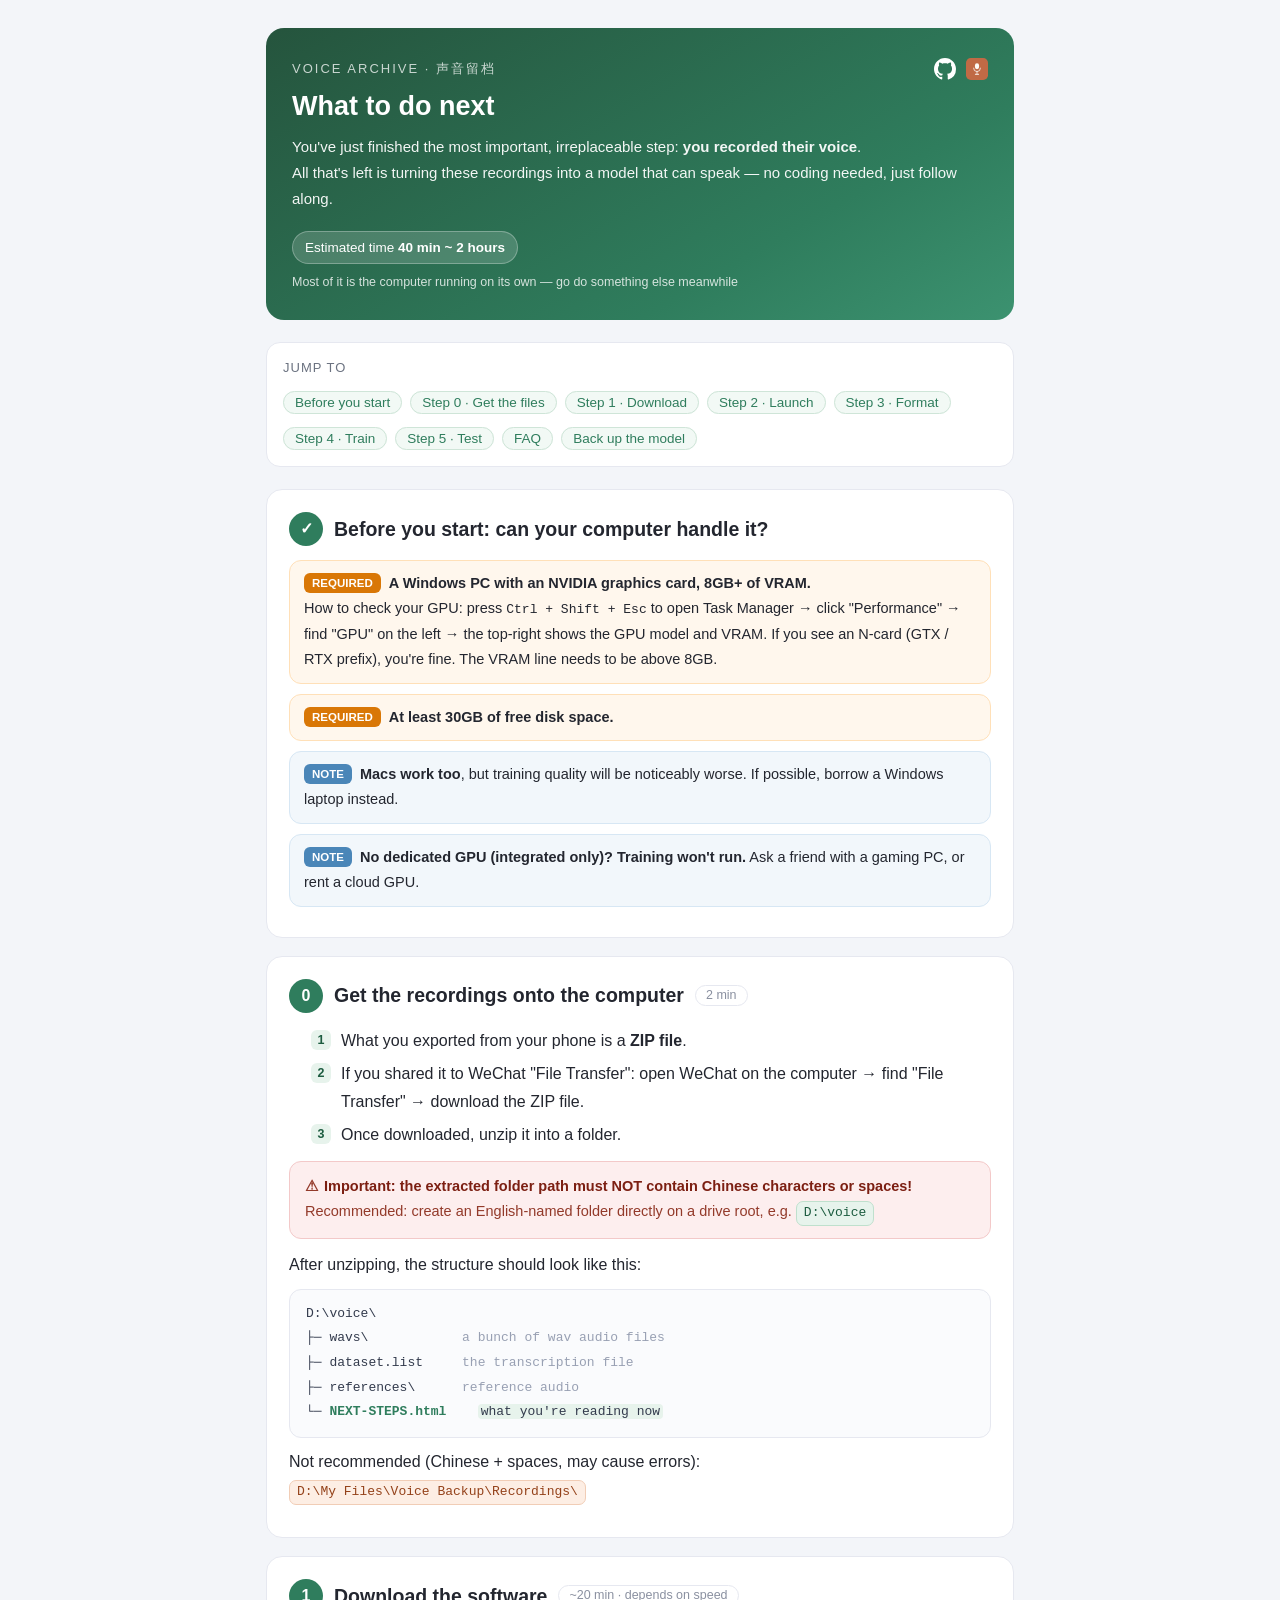
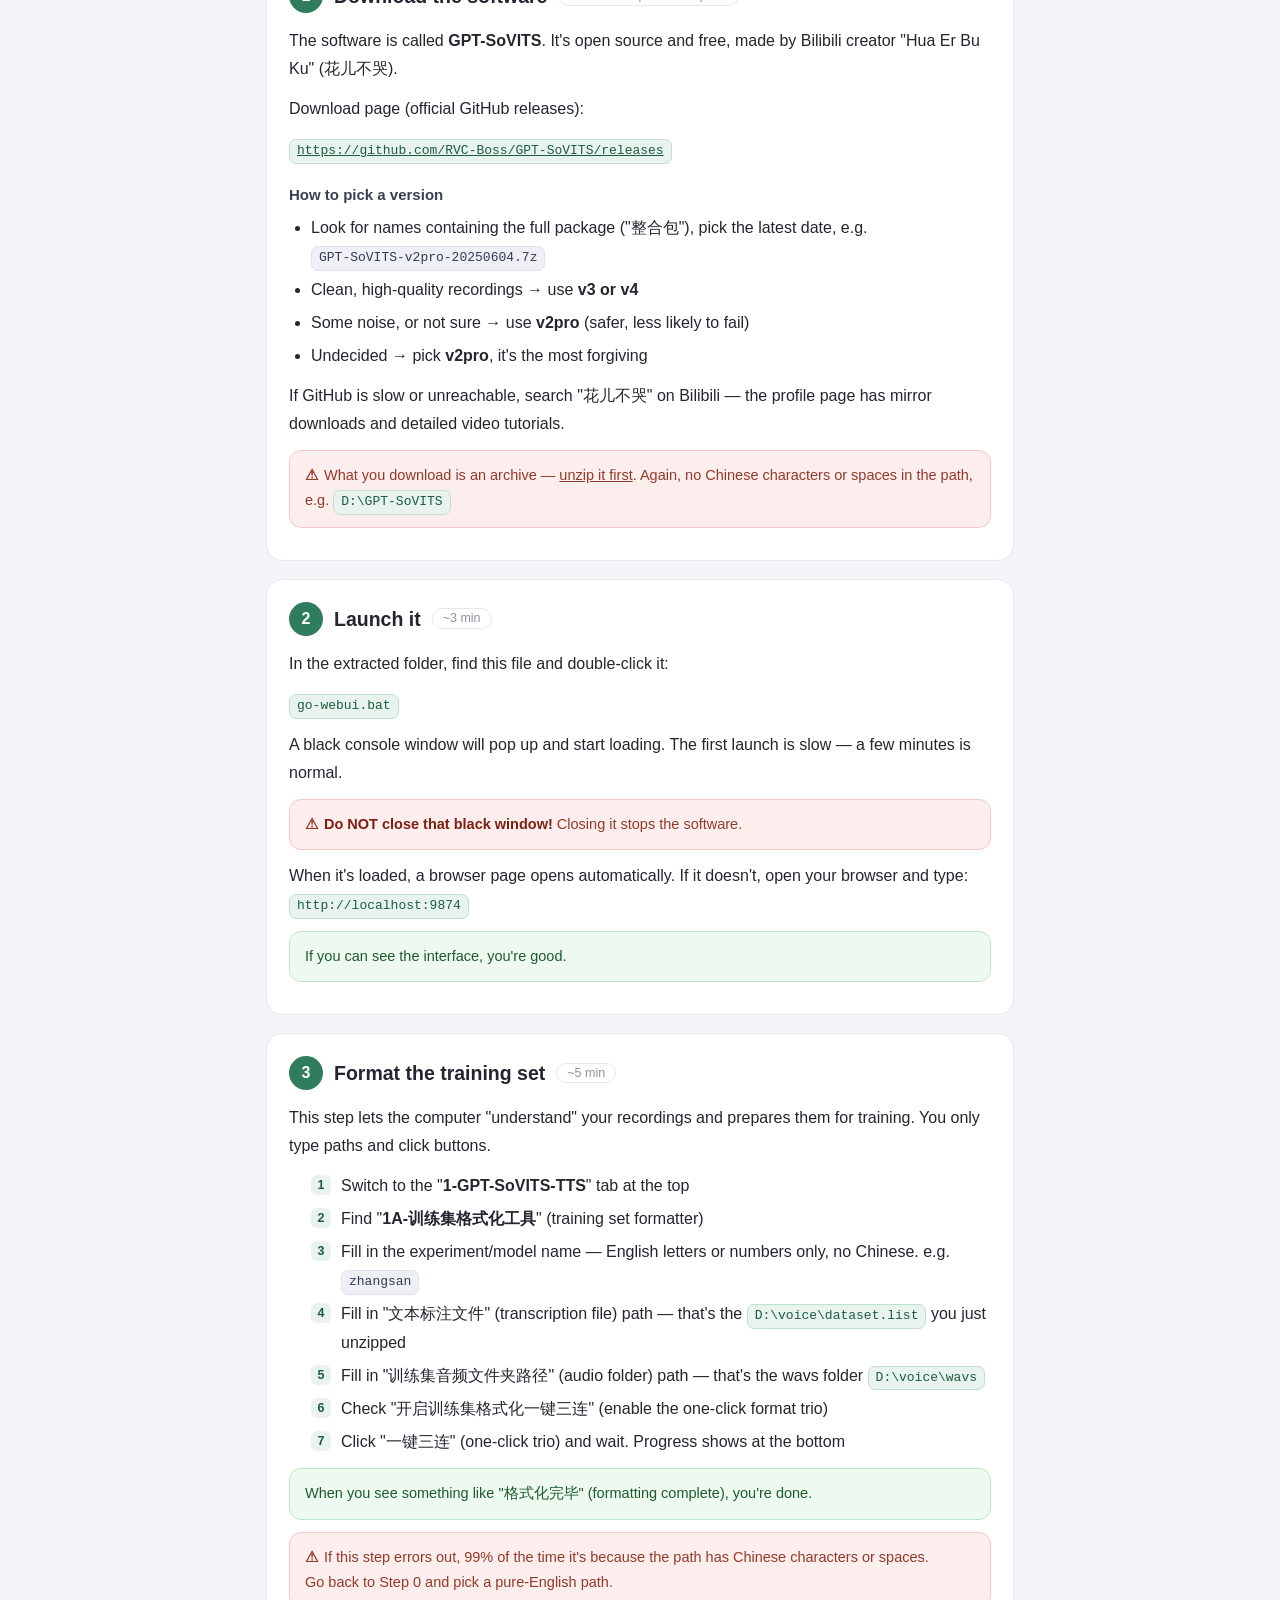
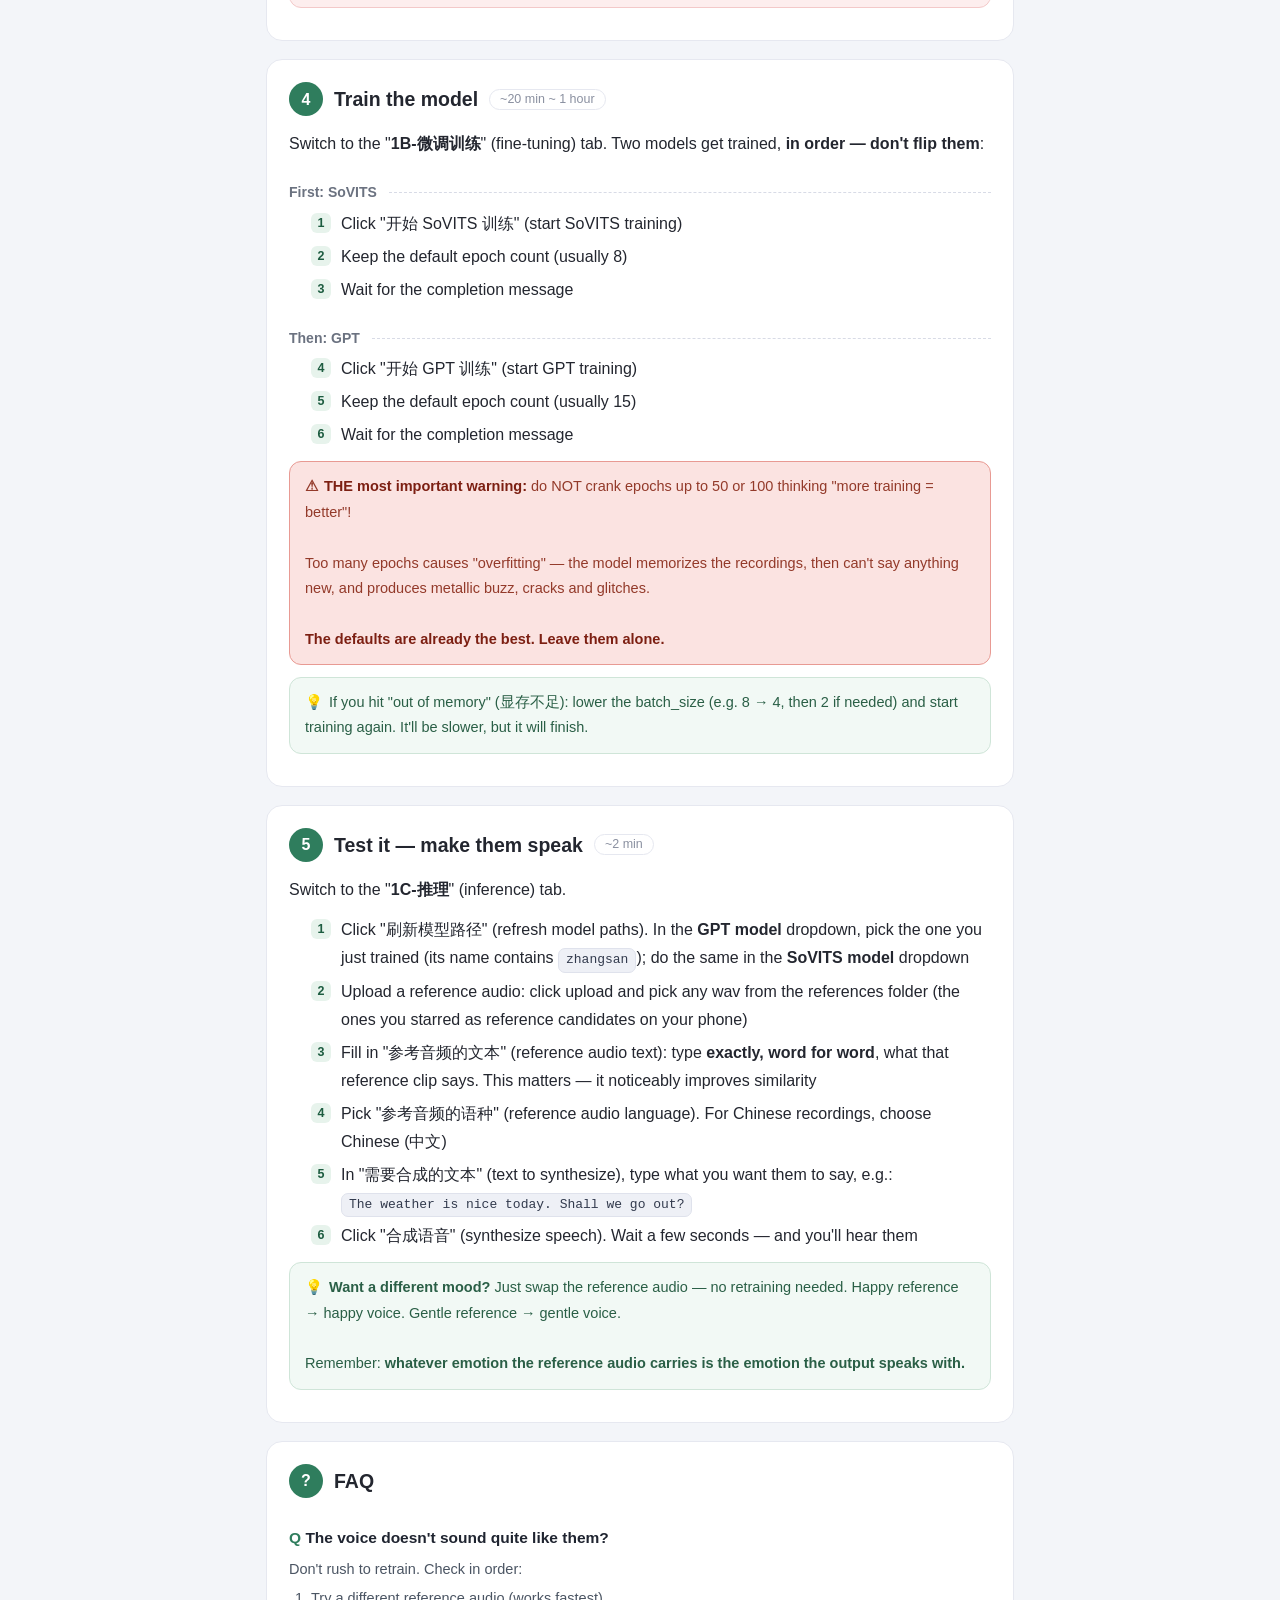
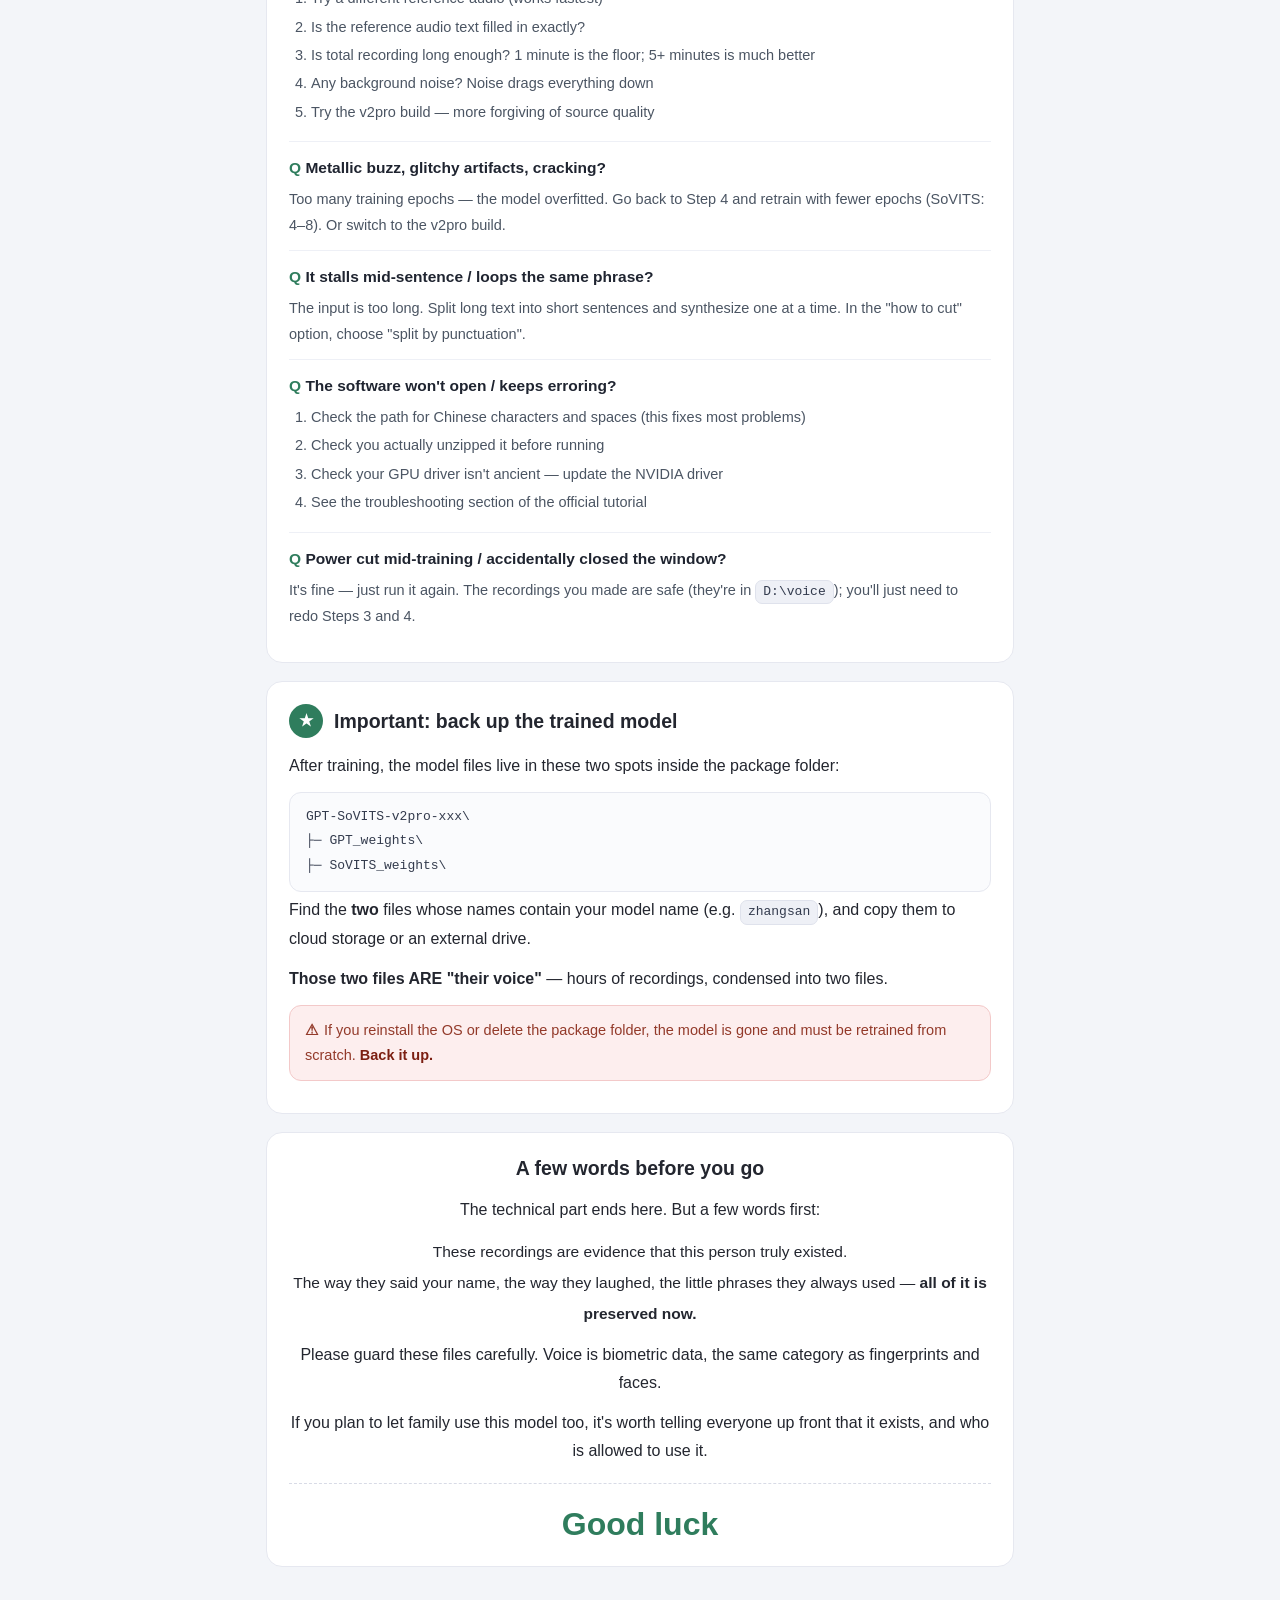
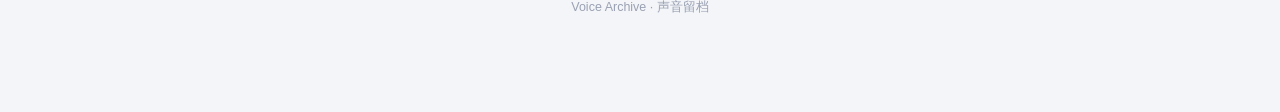
==== nextsteps/next-steps.en.html @ 7f6f019a "docs: 将「接下来怎么做」文档格式由 txt 改为 html" ====
<!DOCTYPE html>
<html lang="en">
<head>
<meta charset="utf-8">
<meta name="viewport" content="width=device-width, initial-scale=1">
<title>Voice Archive · What to do next</title>
<style>
  * { box-sizing: border-box; }
  html { -webkit-text-size-adjust: 100%; }
  body {
    margin: 0;
    background: #f3f5f9;
    color: #23262f;
    font-family: -apple-system, BlinkMacSystemFont, "Segoe UI", "PingFang SC",
      "Hiragino Sans GB", "Microsoft YaHei", "Helvetica Neue", Arial, sans-serif;
    line-height: 1.75;
  }
  .wrap { max-width: 780px; margin: 0 auto; padding: 28px 16px 80px; }

  /* ---------- hero ---------- */
  .hero {
    background: linear-gradient(150deg, #25543d 0%, #2f7d5d 70%, #3c9270 100%);
    color: #fff;
    border-radius: 18px;
    padding: 30px 26px 26px;
    margin-bottom: 22px;
  }
  .hero-top {
    display: flex; justify-content: space-between; align-items: center;
    gap: 12px; margin-bottom: 8px;
  }
  .hero .eyebrow {
    font-size: 13px; letter-spacing: 2px; opacity: .75; margin: 0;
    text-transform: uppercase;
  }
  .hero h1 { margin: 0 0 10px; font-size: 27px; line-height: 1.3; }
  .hero p { margin: 0; font-size: 15px; opacity: .94; }
  .hero .meta {
    margin-top: 18px; display: inline-flex; flex-wrap: wrap; gap: 8px; align-items: center;
  }
  .hero .pill {
    background: rgba(255,255,255,.16); border: 1px solid rgba(255,255,255,.28);
    padding: 4px 12px; border-radius: 999px; font-size: 13.5px; white-space: nowrap;
  }
  .hero .pill b { font-weight: 600; }
  .hero .meta small { font-size: 12.5px; opacity: .8; width: 100%; }
  .hero .brand-links { display: flex; gap: 10px; flex-shrink: 0; }
  .hero .brand-links a {
    display: flex; align-items: center; justify-content: center;
    transition: transform .18s ease, opacity .18s ease;
  }
  .hero .brand-links a:hover { opacity: .85; transform: translateY(-1px); }
  .hero .brand-links a:focus-visible { outline: 2px solid #fff; outline-offset: 2px; }
  .hero .brand-links svg { width: 22px; height: 22px; display: block; }

  /* ---------- toc ---------- */
  .toc {
    background: #fff; border: 1px solid #e6e8f0; border-radius: 14px;
    padding: 14px 16px; margin-bottom: 22px;
  }
  .toc .t { font-size: 13px; color: #6b7280; letter-spacing: 1px; margin: 0 0 8px; }
  .toc ul { list-style: none; margin: 0; padding: 0; display: flex; flex-wrap: wrap; gap: 8px; }
  .toc a {
    text-decoration: none; font-size: 13.5px; color: #2f7d5d;
    border: 1px solid #cfe5d8; background: #f2f9f5;
    padding: 3px 11px; border-radius: 999px; white-space: nowrap;
  }
  .toc a:hover { background: #e3f2e9; }

  /* ---------- cards ---------- */
  .card {
    background: #fff; border: 1px solid #e6e8f0; border-radius: 16px;
    padding: 22px 22px 20px; margin-bottom: 18px;
  }
  .card > h2 {
    display: flex; align-items: center; gap: 11px; flex-wrap: wrap;
    margin: 0 0 14px; font-size: 19.5px; line-height: 1.35;
  }
  .card h2 .no {
    flex: none; width: 34px; height: 34px; border-radius: 50%;
    background: #2f7d5d; color: #fff; font-size: 16px; font-weight: 600;
    display: inline-flex; align-items: center; justify-content: center;
  }
  .card h2 .eta { font-size: 12.5px; font-weight: 400; color: #8a90a0;
    border: 1px solid #e6e8f0; border-radius: 999px; padding: 1px 10px; }
  .card > p { margin: 0 0 12px; }
  .card ul, .card ol { margin: 4px 0 12px; padding-left: 22px; }
  .card li { margin: 5px 0; }
  .subhead { font-size: 15px; font-weight: 600; margin: 18px 0 6px; color: #374151; }
  .subhead:first-child { margin-top: 4px; }

  .req, .note { margin: 0 0 10px; padding: 10px 14px; border-radius: 12px; font-size: 14.5px; }
  .req { background: #fff7ed; border: 1px solid #ffe0b8; }
  .req::before { content: "REQUIRED"; display: inline-block; font-size: 11.5px; font-weight: 600;
    color: #fff; background: #d97706; border-radius: 6px; padding: 0 8px; margin-right: 8px;
    vertical-align: 1px; }
  .note { background: #f2f7fb; border: 1px solid #d7e7f4; }
  .note::before { content: "NOTE"; display: inline-block; font-size: 11.5px; font-weight: 600;
    color: #fff; background: #4a86b8; border-radius: 6px; padding: 0 8px; margin-right: 8px;
    vertical-align: 1px; }
  .req b, .note b { color: #23262f; }

  .warn, .tip, .ok {
    border-radius: 12px; padding: 12px 15px; margin: 12px 0; font-size: 14.5px;
  }
  .warn { background: #fdeeee; border: 1px solid #f3c9c9; color: #933a2a; }
  .warn b { color: #7c1f12; }
  .warn.strong { background: #fbe3e1; border: 1.5px solid #e89a93; }
  .tip { background: #f2f9f5; border: 1px solid #cfe5d8; color: #2a5f46; }
  .ok { background: #eefaf0; border: 1px solid #bfe6c7; color: #1e5a2e; }
  .warn::before, .tip::before { font-weight: 700; margin-right: 6px; }
  .warn::before { content: "⚠"; }
  .tip::before { content: "💡"; }

  code, .path {
    font-family: ui-monospace, SFMono-Regular, Consolas, "Liberation Mono", Menlo, monospace;
    font-size: 13px;
  }
  .path {
    display: inline-block; background: #eef0f6; border: 1px solid #dfe2ec;
    border-radius: 7px; padding: 0 7px; white-space: nowrap; color: #323a4d;
  }
  .path.good { background: #e7f3ec; border-color: #bfe0cd; color: #1d5c40; }
  .path.bad { background: #fdeee4; border-color: #f1cdb6; color: #94421a; }

  pre.tree {
    font-family: ui-monospace, SFMono-Regular, Consolas, Menlo, monospace;
    font-size: 13px; line-height: 1.9;
    background: #fafbfd; border: 1px solid #e6e8f0; border-radius: 12px;
    padding: 12px 16px; margin: 10px 0 4px; overflow-x: auto; color: #333b4d;
  }
  pre.tree .cm { color: #98a0b3; }
  pre.tree .hl { color: #2f7d5d; font-weight: 600; }
  pre.tree .hlb { background: #e7f3ec; border-radius: 4px; padding: 0 3px; }

  .step-list > li { position: relative; padding-left: 30px; }
  .step-list > li::marker { content: none; }
  .step-list > li .idx {
    position: absolute; left: 0; top: 3px; width: 20px; height: 20px; line-height: 20px;
    text-align: center; background: #e7f3ec; color: #1d5c40; font-weight: 600;
    font-size: 12.5px; border-radius: 6px;
  }

  .divider { border: none; border-top: 1px dashed #d8dbe6; margin: 18px 0; }
  .divider-label {
    display: flex; align-items: center; gap: 12px; margin: 22px 0 4px;
    font-size: 14px; font-weight: 600; color: #6b7280;
  }
  .divider-label::after { content: ""; flex: 1; border-top: 1px dashed #d8dbe6; }

  .faq { border-bottom: 1px solid #eef0f6; padding: 12px 0; }
  .faq:last-child { border-bottom: none; }
  .faq .q { font-size: 15.5px; font-weight: 600; margin: 0 0 6px; color: #1f2430; }
  .faq .q::before { content: "Q "; color: #2f7d5d; }
  .faq .a { font-size: 14.5px; color: #4b5563; }
  .faq ol, .faq ul { margin: 4px 0 4px; padding-left: 22px; }
  .faq li { margin: 3px 0; }

  .center { text-align: center; }
  .foot { margin-top: 30px; text-align: center; color: #9aa1b2; font-size: 12.5px; }

  a.ext { color: #2f7d5d; }
  @media print {
    body { background: #fff; }
    .card, .hero { break-inside: avoid; }
  }
</style>
</head>
<body>
<div class="wrap">

  <!-- hero -->
  <div class="hero">
    <div class="hero-top">
      <p class="eyebrow">Voice Archive · 声音留档</p>
      <div class="brand-links">
        <a href="https://github.com/hcllmsx/voice-archive" target="_blank" rel="noopener" title="Source code github.com/hcllmsx/voice-archive" aria-label="Source code github.com/hcllmsx/voice-archive">
          <svg viewBox="0 0 16 16" role="img"><path fill="#fff" fill-rule="evenodd" d="M8 0C3.58 0 0 3.58 0 8c0 3.54 2.29 6.53 5.47 7.59.4.07.55-.17.55-.38 0-.19-.01-.82-.01-1.49-2.01.37-2.53-.49-2.69-.94-.09-.23-.48-.94-.82-1.13-.28-.15-.68-.52-.01-.53.63-.01 1.08.58 1.23.82.72 1.21 1.87.87 2.33.66.07-.52.28-.87.51-1.07-1.78-.2-3.64-.89-3.64-3.95 0-.87.31-1.59.82-2.15-.08-.2-.36-1.02.08-2.12 0 0 .67-.21 2.2.82.64-.18 1.32-.27 2-.27s1.36.09 2 .27c1.53-1.04 2.2-.82 2.2-.82.44 1.1.16 1.92.08 2.12.51.56.82 1.27.82 2.15 0 3.07-1.87 3.75-3.65 3.95.29.25.54.73.54 1.48 0 1.07-.01 1.93-.01 2.2 0 .21.15.46.55.38A8.01 8.01 0 0 0 16 8c0-4.42-3.58-8-8-8z"/></svg>
        </a>
        <a href="https://syld.oooq.cc/" target="_blank" rel="noopener" title="Website syld.oooq.cc" aria-label="Website syld.oooq.cc">
          <svg viewBox="0 0 512 512" role="img"><rect width="512" height="512" rx="112" fill="#C06A45"/><g fill="none" stroke="#FDFBF7" stroke-width="18" stroke-linecap="round"><path d="M336 236 A80 80 0 0 1 176 236"/></g><rect x="208" y="124" width="96" height="136" rx="48" fill="#FDFBF7"/><rect x="247" y="306" width="18" height="62" fill="#FDFBF7"/><rect x="206" y="366" width="100" height="22" rx="11" fill="#FDFBF7"/></svg>
        </a>
      </div>
    </div>
    <h1>What to do next</h1>
    <p>You've just finished the most important, irreplaceable step: <b>you recorded their voice</b>.<br>
    All that's left is turning these recordings into a model that can speak — no coding needed, just follow along.</p>
    <div class="meta">
      <span class="pill">Estimated time <b>40 min ~ 2 hours</b></span>
      <small>Most of it is the computer running on its own — go do something else meanwhile</small>
    </div>
  </div>

  <!-- toc -->
  <div class="toc">
    <p class="t">JUMP TO</p>
    <ul>
      <li><a href="#prep">Before you start</a></li>
      <li><a href="#step0">Step 0 · Get the files</a></li>
      <li><a href="#step1">Step 1 · Download</a></li>
      <li><a href="#step2">Step 2 · Launch</a></li>
      <li><a href="#step3">Step 3 · Format</a></li>
      <li><a href="#step4">Step 4 · Train</a></li>
      <li><a href="#step5">Step 5 · Test</a></li>
      <li><a href="#faq">FAQ</a></li>
      <li><a href="#backup">Back up the model</a></li>
    </ul>
  </div>

  <!-- prep -->
  <div class="card" id="prep">
    <h2><span class="no">✓</span>Before you start: can your computer handle it?</h2>
    <div class="req"><b>A Windows PC with an NVIDIA graphics card, 8GB+ of VRAM.</b><br>
      How to check your GPU: press <code>Ctrl + Shift + Esc</code> to open Task Manager → click "Performance" → find "GPU" on the left → the top-right shows the GPU model and VRAM. If you see an N-card (GTX / RTX prefix), you're fine. The VRAM line needs to be above 8GB.</div>
    <div class="req"><b>At least 30GB of free disk space.</b></div>
    <div class="note"><b>Macs work too</b>, but training quality will be noticeably worse. If possible, borrow a Windows laptop instead.</div>
    <div class="note"><b>No dedicated GPU (integrated only)? Training won't run.</b> Ask a friend with a gaming PC, or rent a cloud GPU.</div>
  </div>

  <!-- step 0 -->
  <div class="card" id="step0">
    <h2><span class="no">0</span>Get the recordings onto the computer<span class="eta">2 min</span></h2>
    <ol class="step-list">
      <li><span class="idx">1</span>What you exported from your phone is a <b>ZIP file</b>.</li>
      <li><span class="idx">2</span>If you shared it to WeChat "File Transfer": open WeChat on the computer → find "File Transfer" → download the ZIP file.</li>
      <li><span class="idx">3</span>Once downloaded, unzip it into a folder.</li>
    </ol>
    <div class="warn"><b>Important: the extracted folder path must NOT contain Chinese characters or spaces!</b><br>
      Recommended: create an English-named folder directly on a drive root, e.g. <span class="path good">D:\voice</span></div>
    <p style="margin:6px 0 2px">After unzipping, the structure should look like this:</p>
<pre class="tree">D:\voice\
├─ wavs\            <span class="cm">a bunch of wav audio files</span>
├─ dataset.list     <span class="cm">the transcription file</span>
├─ references\      <span class="cm">reference audio</span>
└─ <span class="hl">NEXT-STEPS.html</span>    <span class="hlb">what you're reading now</span></pre>
    <p style="margin-top:10px">Not recommended (Chinese + spaces, may cause errors):<br>
    <span class="path bad">D:\My Files\Voice Backup\Recordings\</span></p>
  </div>

  <!-- step 1 -->
  <div class="card" id="step1">
    <h2><span class="no">1</span>Download the software<span class="eta">~20 min · depends on speed</span></h2>
    <p>The software is called <b>GPT-SoVITS</b>. It's open source and free, made by Bilibili creator "Hua Er Bu Ku" (花儿不哭).</p>
    <p>Download page (official GitHub releases):</p>
    <p><a class="path good" href="https://github.com/RVC-Boss/GPT-SoVITS/releases">https://github.com/RVC-Boss/GPT-SoVITS/releases</a></p>
    <div class="subhead">How to pick a version</div>
    <ul>
      <li>Look for names containing the full package ("整合包"), pick the latest date, e.g. <span class="path">GPT-SoVITS-v2pro-20250604.7z</span></li>
      <li>Clean, high-quality recordings → use <b>v3 or v4</b></li>
      <li>Some noise, or not sure → use <b>v2pro</b> (safer, less likely to fail)</li>
      <li>Undecided → pick <b>v2pro</b>, it's the most forgiving</li>
    </ul>
    <p>If GitHub is slow or unreachable, search "花儿不哭" on Bilibili — the profile page has mirror downloads and detailed video tutorials.</p>
    <div class="warn">What you download is an archive — <u>unzip it first</u>. Again, no Chinese characters or spaces in the path, e.g. <span class="path good">D:\GPT-SoVITS</span></div>
  </div>

  <!-- step 2 -->
  <div class="card" id="step2">
    <h2><span class="no">2</span>Launch it<span class="eta">~3 min</span></h2>
    <p>In the extracted folder, find this file and double-click it:</p>
    <p><span class="path good">go-webui.bat</span></p>
    <p>A black console window will pop up and start loading. The first launch is slow — a few minutes is normal.</p>
    <div class="warn"><b>Do NOT close that black window!</b> Closing it stops the software.</div>
    <p>When it's loaded, a browser page opens automatically. If it doesn't, open your browser and type:<br>
    <span class="path good">http://localhost:9874</span></p>
    <div class="ok">If you can see the interface, you're good.</div>
  </div>

  <!-- step 3 -->
  <div class="card" id="step3">
    <h2><span class="no">3</span>Format the training set<span class="eta">~5 min</span></h2>
    <p>This step lets the computer "understand" your recordings and prepares them for training. You only type paths and click buttons.</p>
    <ol class="step-list">
      <li><span class="idx">1</span>Switch to the "<b>1-GPT-SoVITS-TTS</b>" tab at the top</li>
      <li><span class="idx">2</span>Find "<b>1A-训练集格式化工具</b>" (training set formatter)</li>
      <li><span class="idx">3</span>Fill in the experiment/model name — English letters or numbers only, no Chinese. e.g. <span class="path">zhangsan</span></li>
      <li><span class="idx">4</span>Fill in "文本标注文件" (transcription file) path — that's the <span class="path good">D:\voice\dataset.list</span> you just unzipped</li>
      <li><span class="idx">5</span>Fill in "训练集音频文件夹路径" (audio folder) path — that's the wavs folder <span class="path good">D:\voice\wavs</span></li>
      <li><span class="idx">6</span>Check "开启训练集格式化一键三连" (enable the one-click format trio)</li>
      <li><span class="idx">7</span>Click "一键三连" (one-click trio) and wait. Progress shows at the bottom</li>
    </ol>
    <div class="ok">When you see something like "格式化完毕" (formatting complete), you're done.</div>
    <div class="warn">If this step errors out, 99% of the time it's because the path has Chinese characters or spaces.<br>Go back to Step 0 and pick a pure-English path.</div>
  </div>

  <!-- step 4 -->
  <div class="card" id="step4">
    <h2><span class="no">4</span>Train the model<span class="eta">~20 min ~ 1 hour</span></h2>
    <p>Switch to the "<b>1B-微调训练</b>" (fine-tuning) tab. Two models get trained, <b>in order — don't flip them</b>:</p>

    <div class="divider-label">First: SoVITS</div>
    <ol class="step-list">
      <li><span class="idx">1</span>Click "开始 SoVITS 训练" (start SoVITS training)</li>
      <li><span class="idx">2</span>Keep the default epoch count (usually 8)</li>
      <li><span class="idx">3</span>Wait for the completion message</li>
    </ol>

    <div class="divider-label">Then: GPT</div>
    <ol class="step-list">
      <li><span class="idx">4</span>Click "开始 GPT 训练" (start GPT training)</li>
      <li><span class="idx">5</span>Keep the default epoch count (usually 15)</li>
      <li><span class="idx">6</span>Wait for the completion message</li>
    </ol>

    <div class="warn strong"><b>THE most important warning:</b> do NOT crank epochs up to 50 or 100 thinking "more training = better"!<br><br>
      Too many epochs causes "overfitting" — the model memorizes the recordings, then can't say anything new, and produces metallic buzz, cracks and glitches.<br><br>
      <b>The defaults are already the best. Leave them alone.</b></div>

    <div class="tip">If you hit "out of memory" (显存不足): lower the batch_size (e.g. 8 → 4, then 2 if needed) and start training again. It'll be slower, but it will finish.</div>
  </div>

  <!-- step 5 -->
  <div class="card" id="step5">
    <h2><span class="no">5</span>Test it — make them speak<span class="eta">~2 min</span></h2>
    <p>Switch to the "<b>1C-推理</b>" (inference) tab.</p>
    <ol class="step-list">
      <li><span class="idx">1</span>Click "刷新模型路径" (refresh model paths). In the <b>GPT model</b> dropdown, pick the one you just trained (its name contains <span class="path">zhangsan</span>); do the same in the <b>SoVITS model</b> dropdown</li>
      <li><span class="idx">2</span>Upload a reference audio: click upload and pick any wav from the references folder (the ones you starred as reference candidates on your phone)</li>
      <li><span class="idx">3</span>Fill in "参考音频的文本" (reference audio text): type <b>exactly, word for word</b>, what that reference clip says. This matters — it noticeably improves similarity</li>
      <li><span class="idx">4</span>Pick "参考音频的语种" (reference audio language). For Chinese recordings, choose Chinese (中文)</li>
      <li><span class="idx">5</span>In "需要合成的文本" (text to synthesize), type what you want them to say, e.g.: <span class="path">The weather is nice today. Shall we go out?</span></li>
      <li><span class="idx">6</span>Click "合成语音" (synthesize speech). Wait a few seconds — and you'll hear them</li>
    </ol>
    <div class="tip"><b>Want a different mood?</b> Just swap the reference audio — no retraining needed. Happy reference → happy voice. Gentle reference → gentle voice.<br><br>
    Remember: <b>whatever emotion the reference audio carries is the emotion the output speaks with.</b></div>
  </div>

  <!-- FAQ -->
  <div class="card" id="faq">
    <h2><span class="no">?</span>FAQ</h2>

    <div class="faq">
      <p class="q">The voice doesn't sound quite like them?</p>
      <div class="a">Don't rush to retrain. Check in order:
        <ol>
          <li>Try a different reference audio (works fastest)</li>
          <li>Is the reference audio text filled in exactly?</li>
          <li>Is total recording long enough? 1 minute is the floor; 5+ minutes is much better</li>
          <li>Any background noise? Noise drags everything down</li>
          <li>Try the v2pro build — more forgiving of source quality</li>
        </ol>
      </div>
    </div>

    <div class="faq">
      <p class="q">Metallic buzz, glitchy artifacts, cracking?</p>
      <div class="a">Too many training epochs — the model overfitted. Go back to Step 4 and retrain with fewer epochs (SoVITS: 4–8). Or switch to the v2pro build.</div>
    </div>

    <div class="faq">
      <p class="q">It stalls mid-sentence / loops the same phrase?</p>
      <div class="a">The input is too long. Split long text into short sentences and synthesize one at a time. In the "how to cut" option, choose "split by punctuation".</div>
    </div>

    <div class="faq">
      <p class="q">The software won't open / keeps erroring?</p>
      <div class="a">
        <ol>
          <li>Check the path for Chinese characters and spaces (this fixes most problems)</li>
          <li>Check you actually unzipped it before running</li>
          <li>Check your GPU driver isn't ancient — update the NVIDIA driver</li>
          <li>See the troubleshooting section of the official tutorial</li>
        </ol>
      </div>
    </div>

    <div class="faq">
      <p class="q">Power cut mid-training / accidentally closed the window?</p>
      <div class="a">It's fine — just run it again. The recordings you made are safe (they're in <span class="path">D:\voice</span>); you'll just need to redo Steps 3 and 4.</div>
    </div>
  </div>

  <!-- backup -->
  <div class="card" id="backup">
    <h2><span class="no">★</span>Important: back up the trained model</h2>
    <p>After training, the model files live in these two spots inside the package folder:</p>
<pre class="tree">GPT-SoVITS-v2pro-xxx\
├─ GPT_weights\
├─ SoVITS_weights\</pre>
    <p>Find the <b>two</b> files whose names contain your model name (e.g. <span class="path">zhangsan</span>), and copy them to cloud storage or an external drive.</p>
    <p><b>Those two files ARE "their voice"</b> — hours of recordings, condensed into two files.</p>
    <div class="warn">If you reinstall the OS or delete the package folder, the model is gone and must be retrained from scratch.<b> Back it up.</b></div>
  </div>

  <!-- final -->
  <div class="card center">
    <h2 style="justify-content:center">A few words before you go</h2>
    <p>The technical part ends here. But a few words first:</p>
    <p style="font-size:15.5px;line-height:2">These recordings are evidence that this person truly existed.<br>
    The way they said your name, the way they laughed, the little phrases they always used — <b>all of it is preserved now.</b></p>
    <p>Please guard these files carefully. Voice is biometric data, the same category as fingerprints and faces.</p>
    <p>If you plan to let family use this model too, it's worth telling everyone up front that it exists, and who is allowed to use it.</p>
    <div class="divider"></div>
    <p style="font-size:32px;font-weight:700;line-height:1.4;color:#2f7d5d;margin:0">Good luck</p>
  </div>

  <p class="foot">Voice Archive · 声音留档</p>
</div>
</body>
</html>
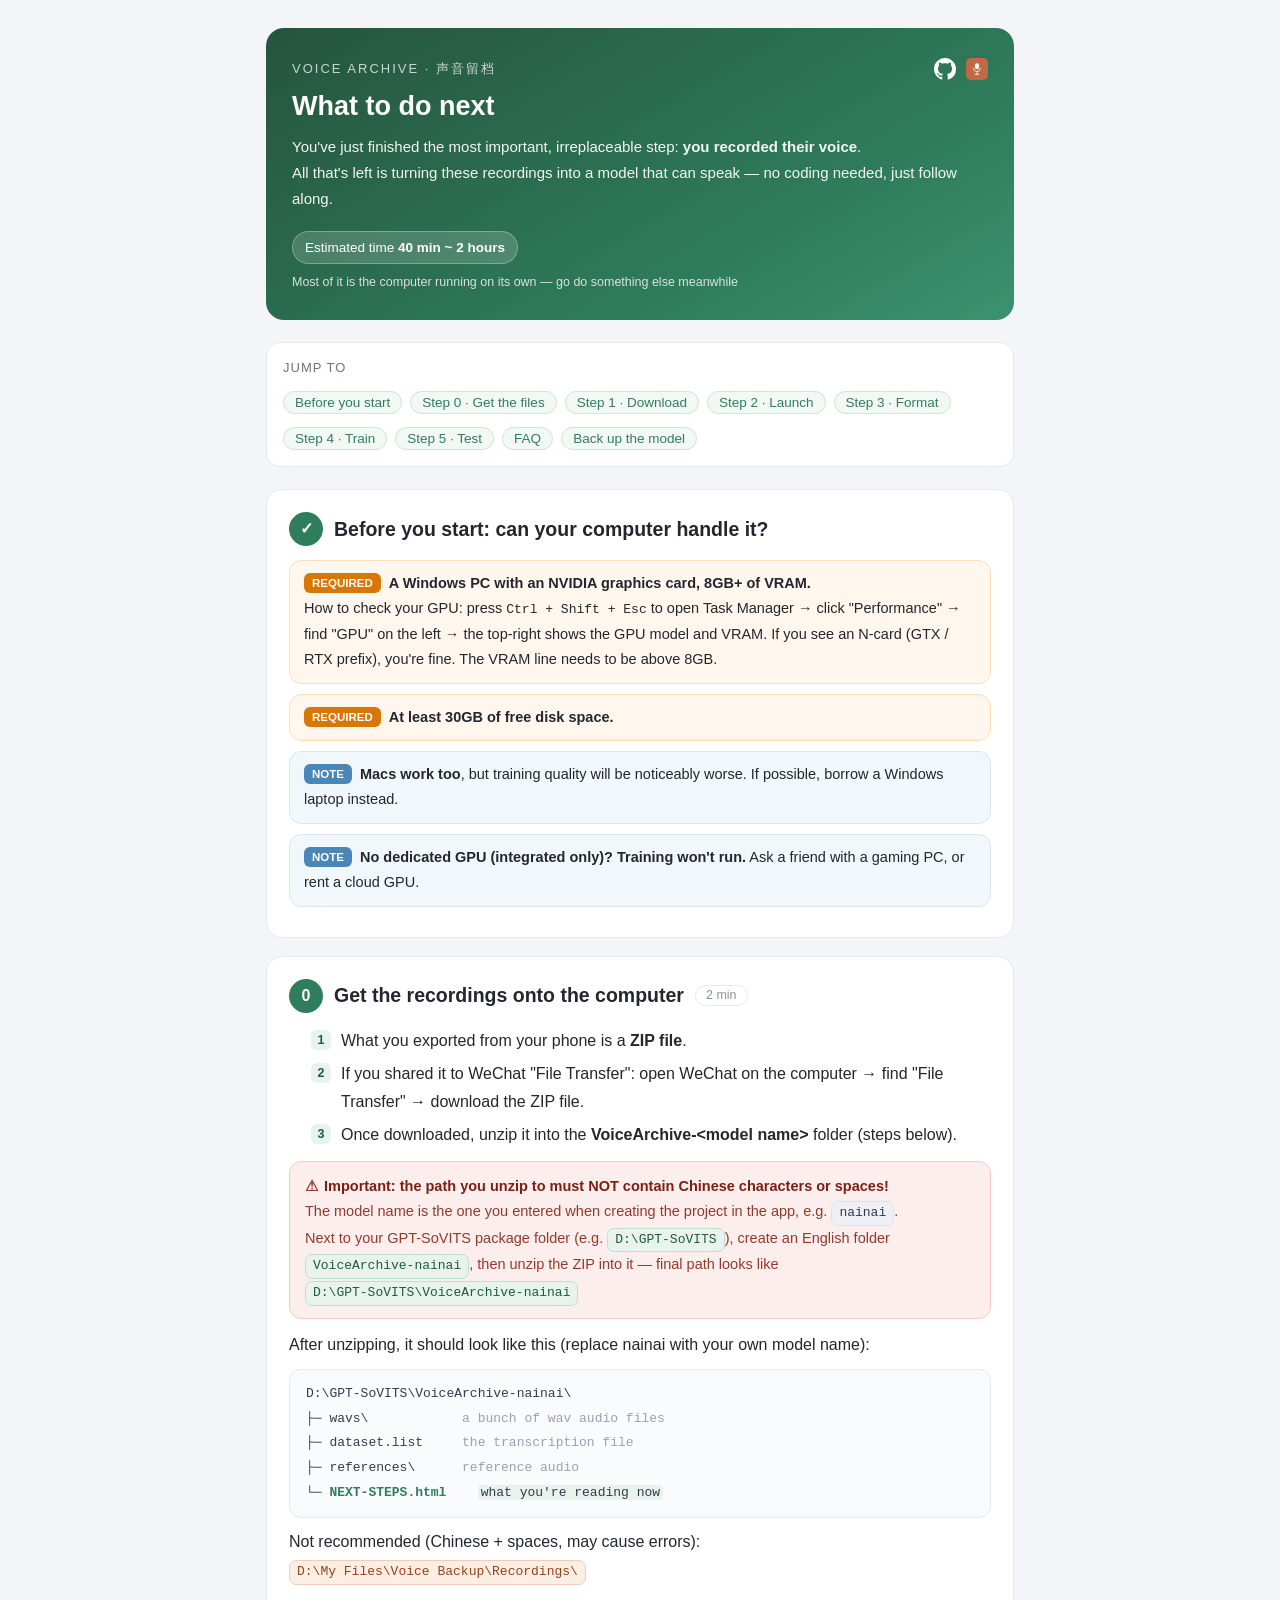
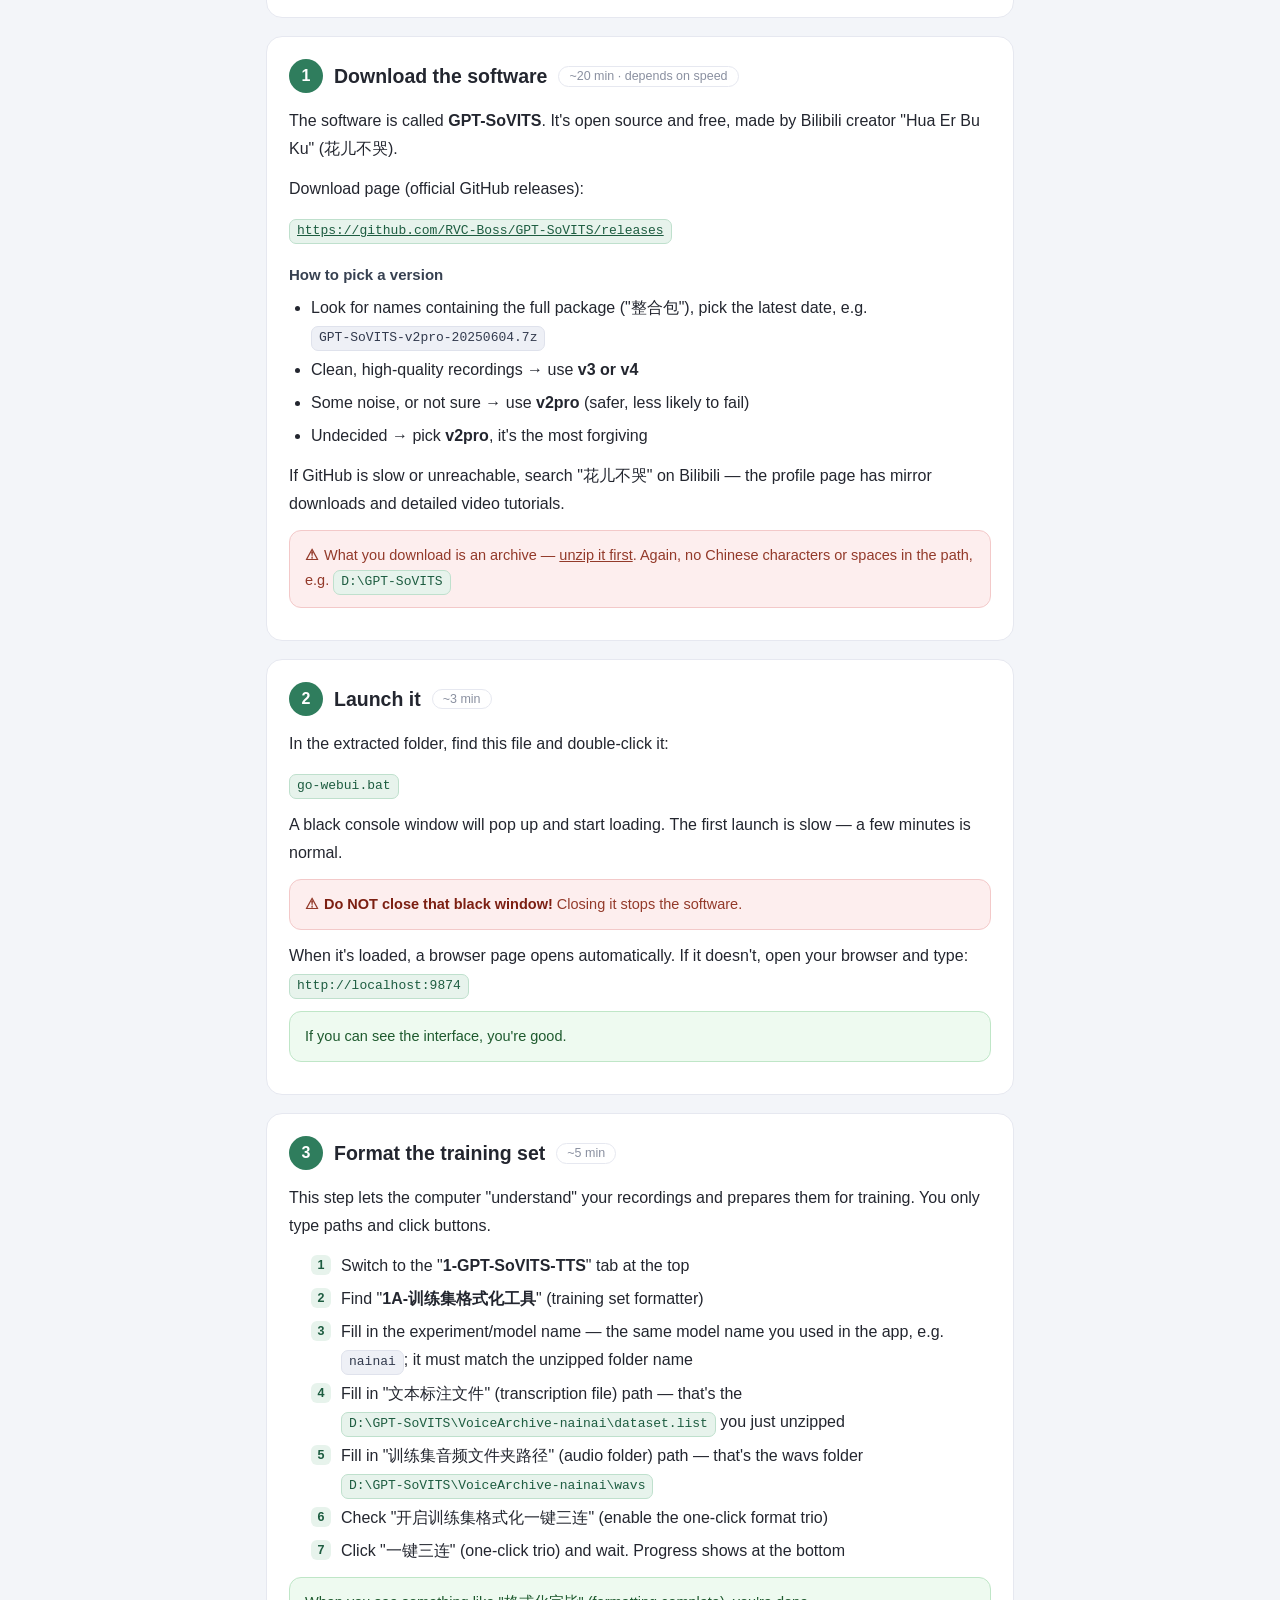
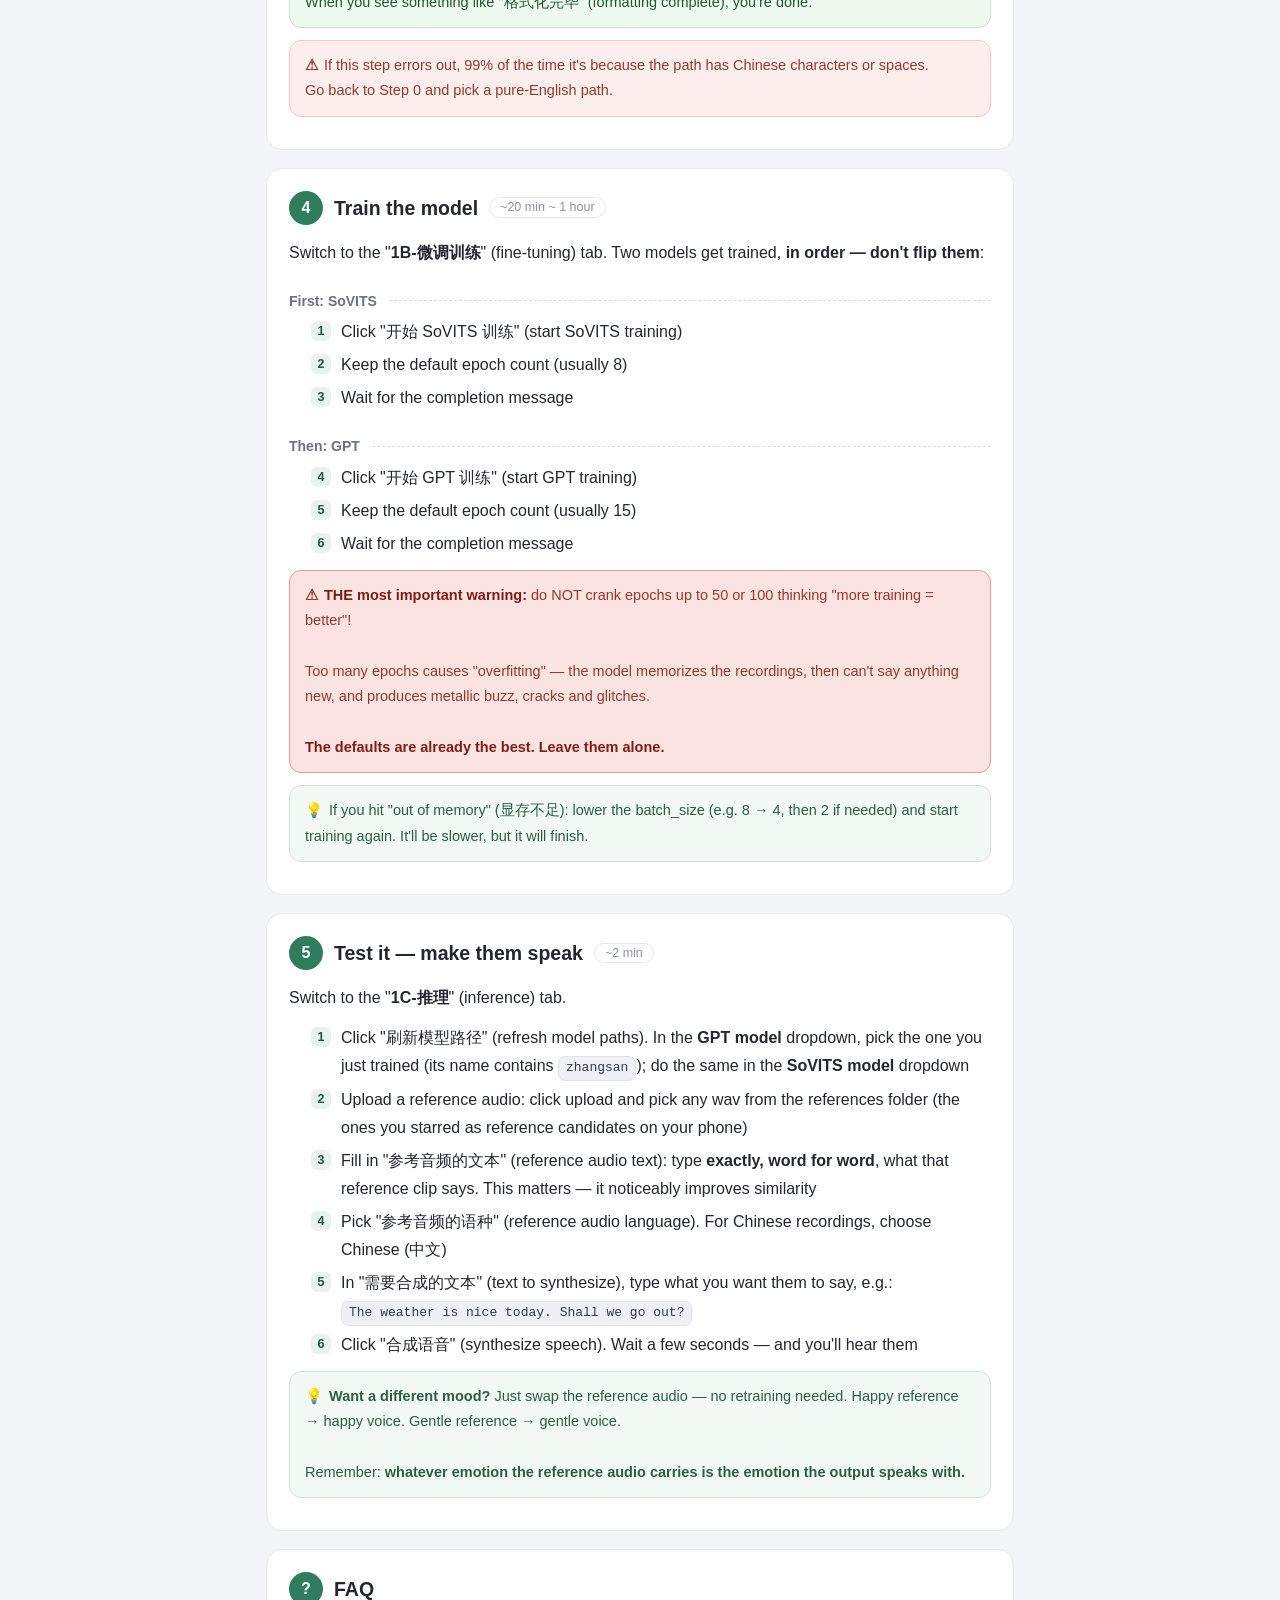
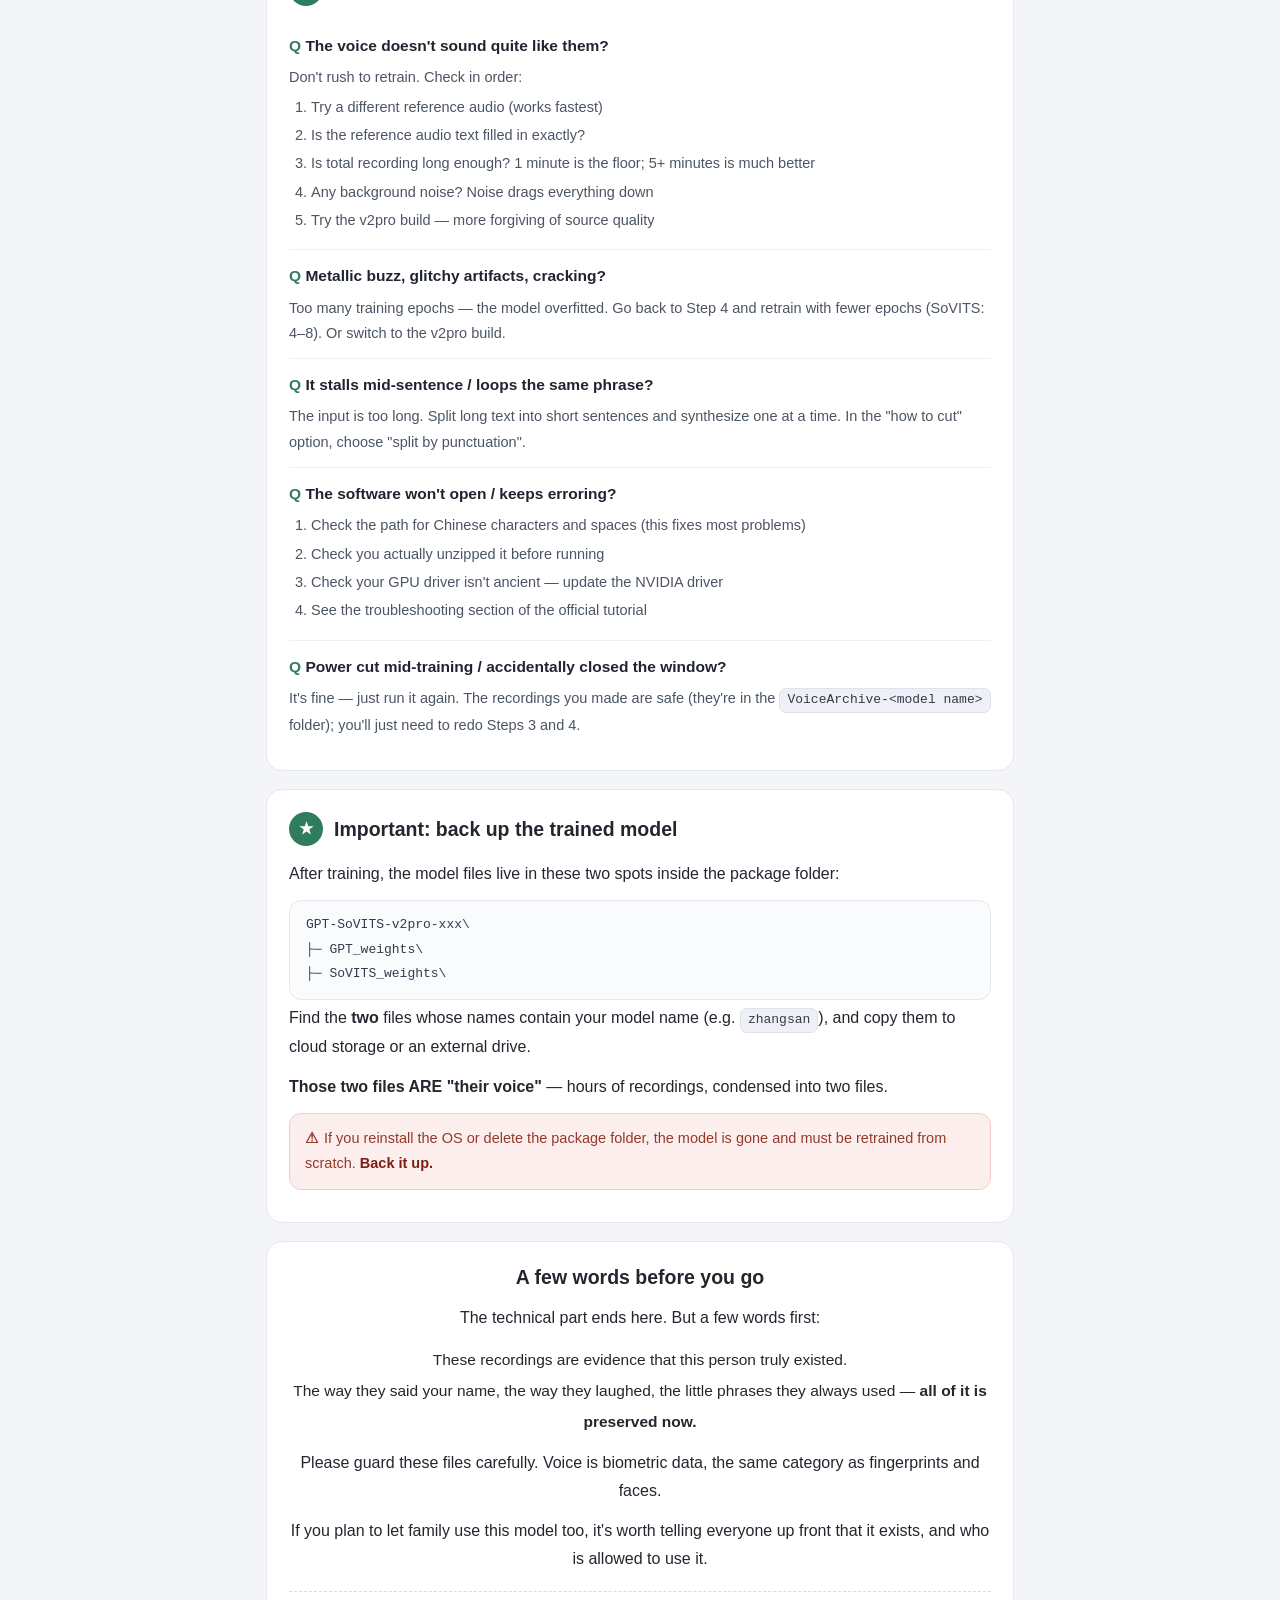
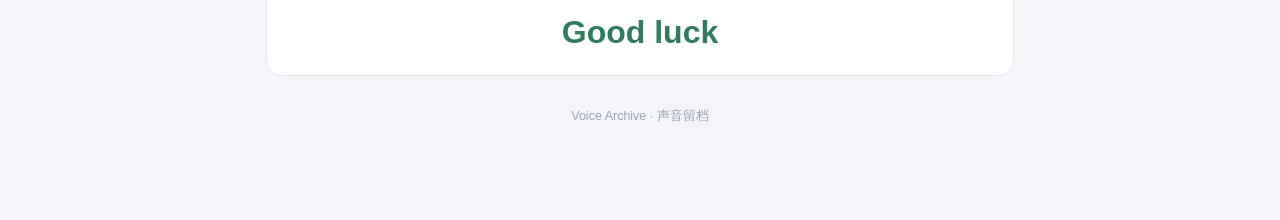
==== commit 306a47aa: "feat: 训练包导出路径改为全局设置并自动拼接模型名目录" ====
--- a/nextsteps/next-steps.en.html
+++ b/nextsteps/next-steps.en.html
@@ -223,12 +223,15 @@
     <ol class="step-list">
       <li><span class="idx">1</span>What you exported from your phone is a <b>ZIP file</b>.</li>
       <li><span class="idx">2</span>If you shared it to WeChat "File Transfer": open WeChat on the computer → find "File Transfer" → download the ZIP file.</li>
-      <li><span class="idx">3</span>Once downloaded, unzip it into a folder.</li>
+      <li><span class="idx">3</span>Once downloaded, unzip it into the <b>VoiceArchive-&lt;model name&gt;</b> folder (steps below).</li>
     </ol>
-    <div class="warn"><b>Important: the extracted folder path must NOT contain Chinese characters or spaces!</b><br>
-      Recommended: create an English-named folder directly on a drive root, e.g. <span class="path good">D:\voice</span></div>
-    <p style="margin:6px 0 2px">After unzipping, the structure should look like this:</p>
-<pre class="tree">D:\voice\
+    <div class="warn"><b>Important: the path you unzip to must NOT contain Chinese characters or spaces!</b><br>
+      The model name is the one you entered when creating the project in the app, e.g. <span class="path">nainai</span>.<br>
+      Next to your GPT-SoVITS package folder (e.g. <span class="path good">D:\GPT-SoVITS</span>), create an English folder
+      <span class="path good">VoiceArchive-nainai</span>, then unzip the ZIP into it —
+      final path looks like <span class="path good">D:\GPT-SoVITS\VoiceArchive-nainai</span></div>
+    <p style="margin:6px 0 2px">After unzipping, it should look like this (replace nainai with your own model name):</p>
+<pre class="tree">D:\GPT-SoVITS\VoiceArchive-nainai\
 ├─ wavs\            <span class="cm">a bunch of wav audio files</span>
 ├─ dataset.list     <span class="cm">the transcription file</span>
 ├─ references\      <span class="cm">reference audio</span>
@@ -273,9 +276,9 @@
     <ol class="step-list">
       <li><span class="idx">1</span>Switch to the "<b>1-GPT-SoVITS-TTS</b>" tab at the top</li>
       <li><span class="idx">2</span>Find "<b>1A-训练集格式化工具</b>" (training set formatter)</li>
-      <li><span class="idx">3</span>Fill in the experiment/model name — English letters or numbers only, no Chinese. e.g. <span class="path">zhangsan</span></li>
-      <li><span class="idx">4</span>Fill in "文本标注文件" (transcription file) path — that's the <span class="path good">D:\voice\dataset.list</span> you just unzipped</li>
-      <li><span class="idx">5</span>Fill in "训练集音频文件夹路径" (audio folder) path — that's the wavs folder <span class="path good">D:\voice\wavs</span></li>
+      <li><span class="idx">3</span>Fill in the experiment/model name — the same model name you used in the app, e.g. <span class="path">nainai</span>; it must match the unzipped folder name</li>
+      <li><span class="idx">4</span>Fill in "文本标注文件" (transcription file) path — that's the <span class="path good">D:\GPT-SoVITS\VoiceArchive-nainai\dataset.list</span> you just unzipped</li>
+      <li><span class="idx">5</span>Fill in "训练集音频文件夹路径" (audio folder) path — that's the wavs folder <span class="path good">D:\GPT-SoVITS\VoiceArchive-nainai\wavs</span></li>
       <li><span class="idx">6</span>Check "开启训练集格式化一键三连" (enable the one-click format trio)</li>
       <li><span class="idx">7</span>Click "一键三连" (one-click trio) and wait. Progress shows at the bottom</li>
     </ol>
@@ -366,7 +369,7 @@
 
     <div class="faq">
       <p class="q">Power cut mid-training / accidentally closed the window?</p>
-      <div class="a">It's fine — just run it again. The recordings you made are safe (they're in <span class="path">D:\voice</span>); you'll just need to redo Steps 3 and 4.</div>
+      <div class="a">It's fine — just run it again. The recordings you made are safe (they're in the <span class="path">VoiceArchive-&lt;model name&gt;</span> folder); you'll just need to redo Steps 3 and 4.</div>
     </div>
   </div>
 
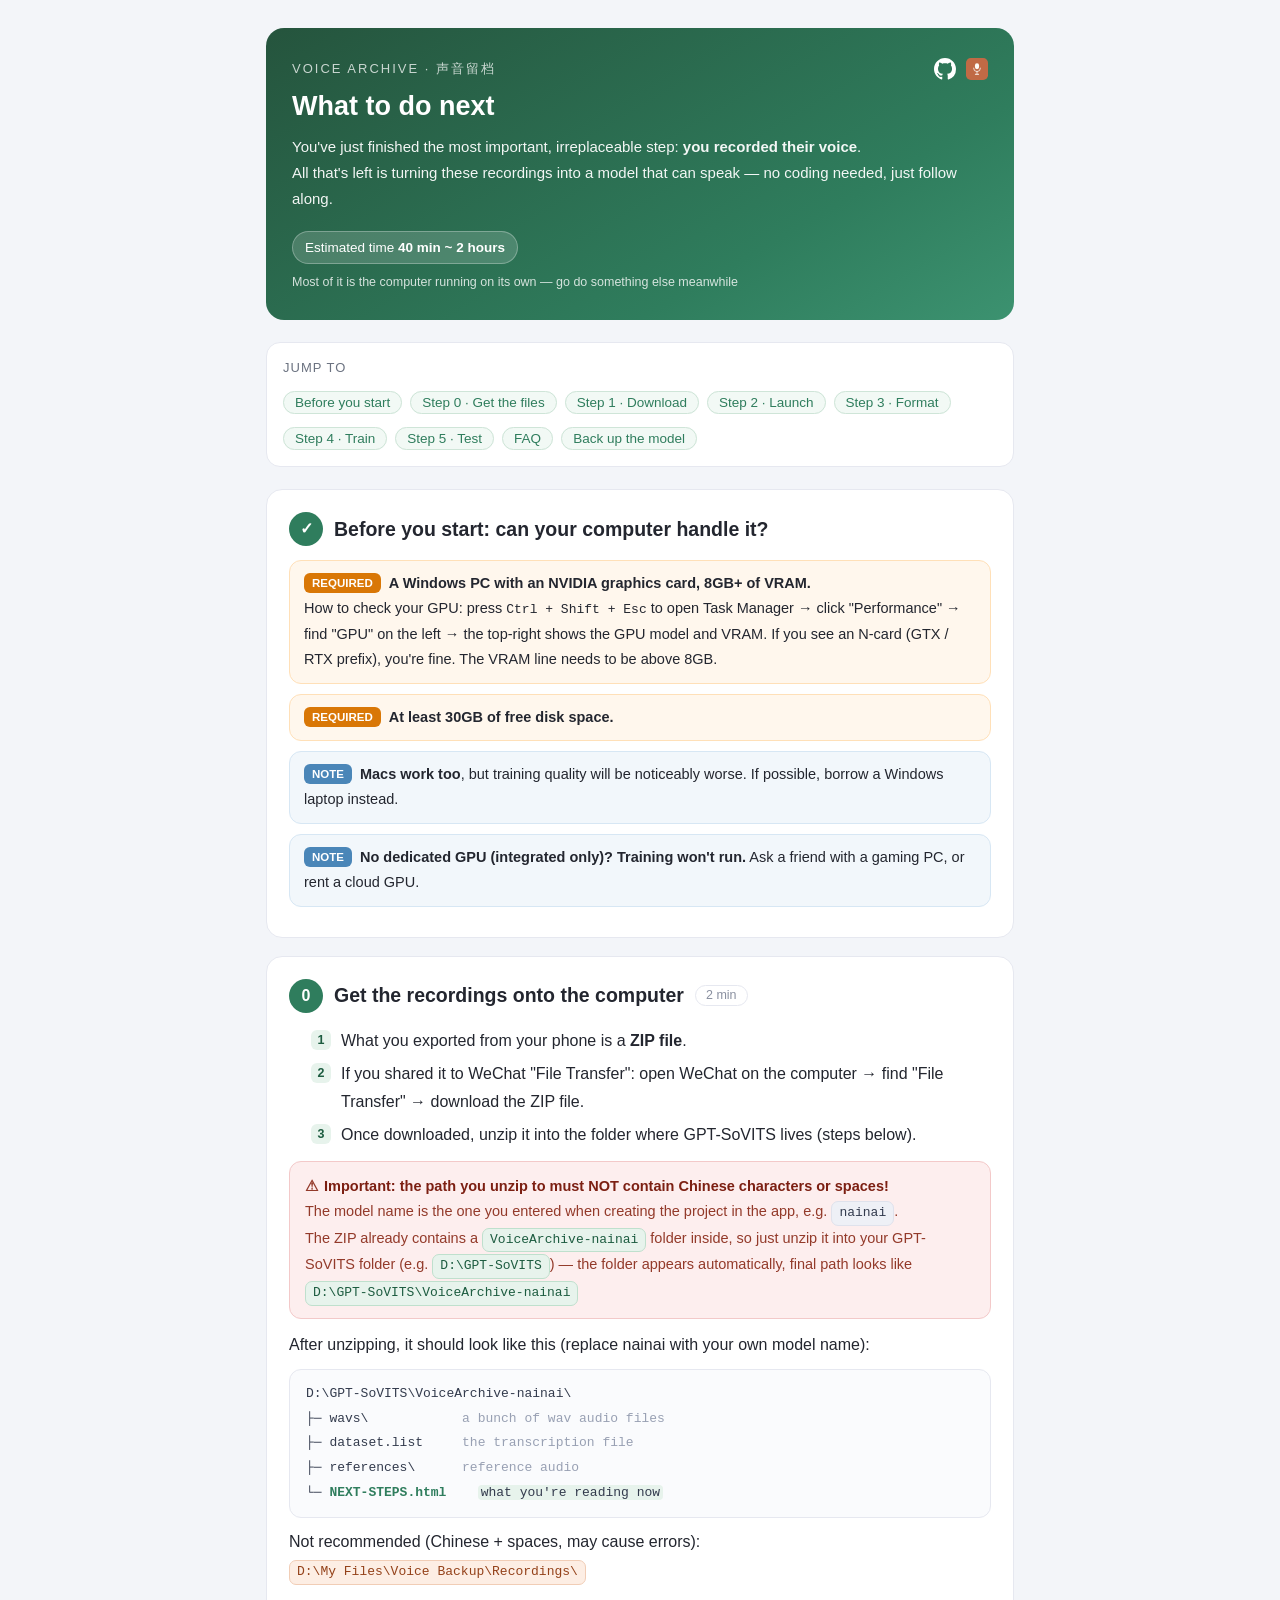
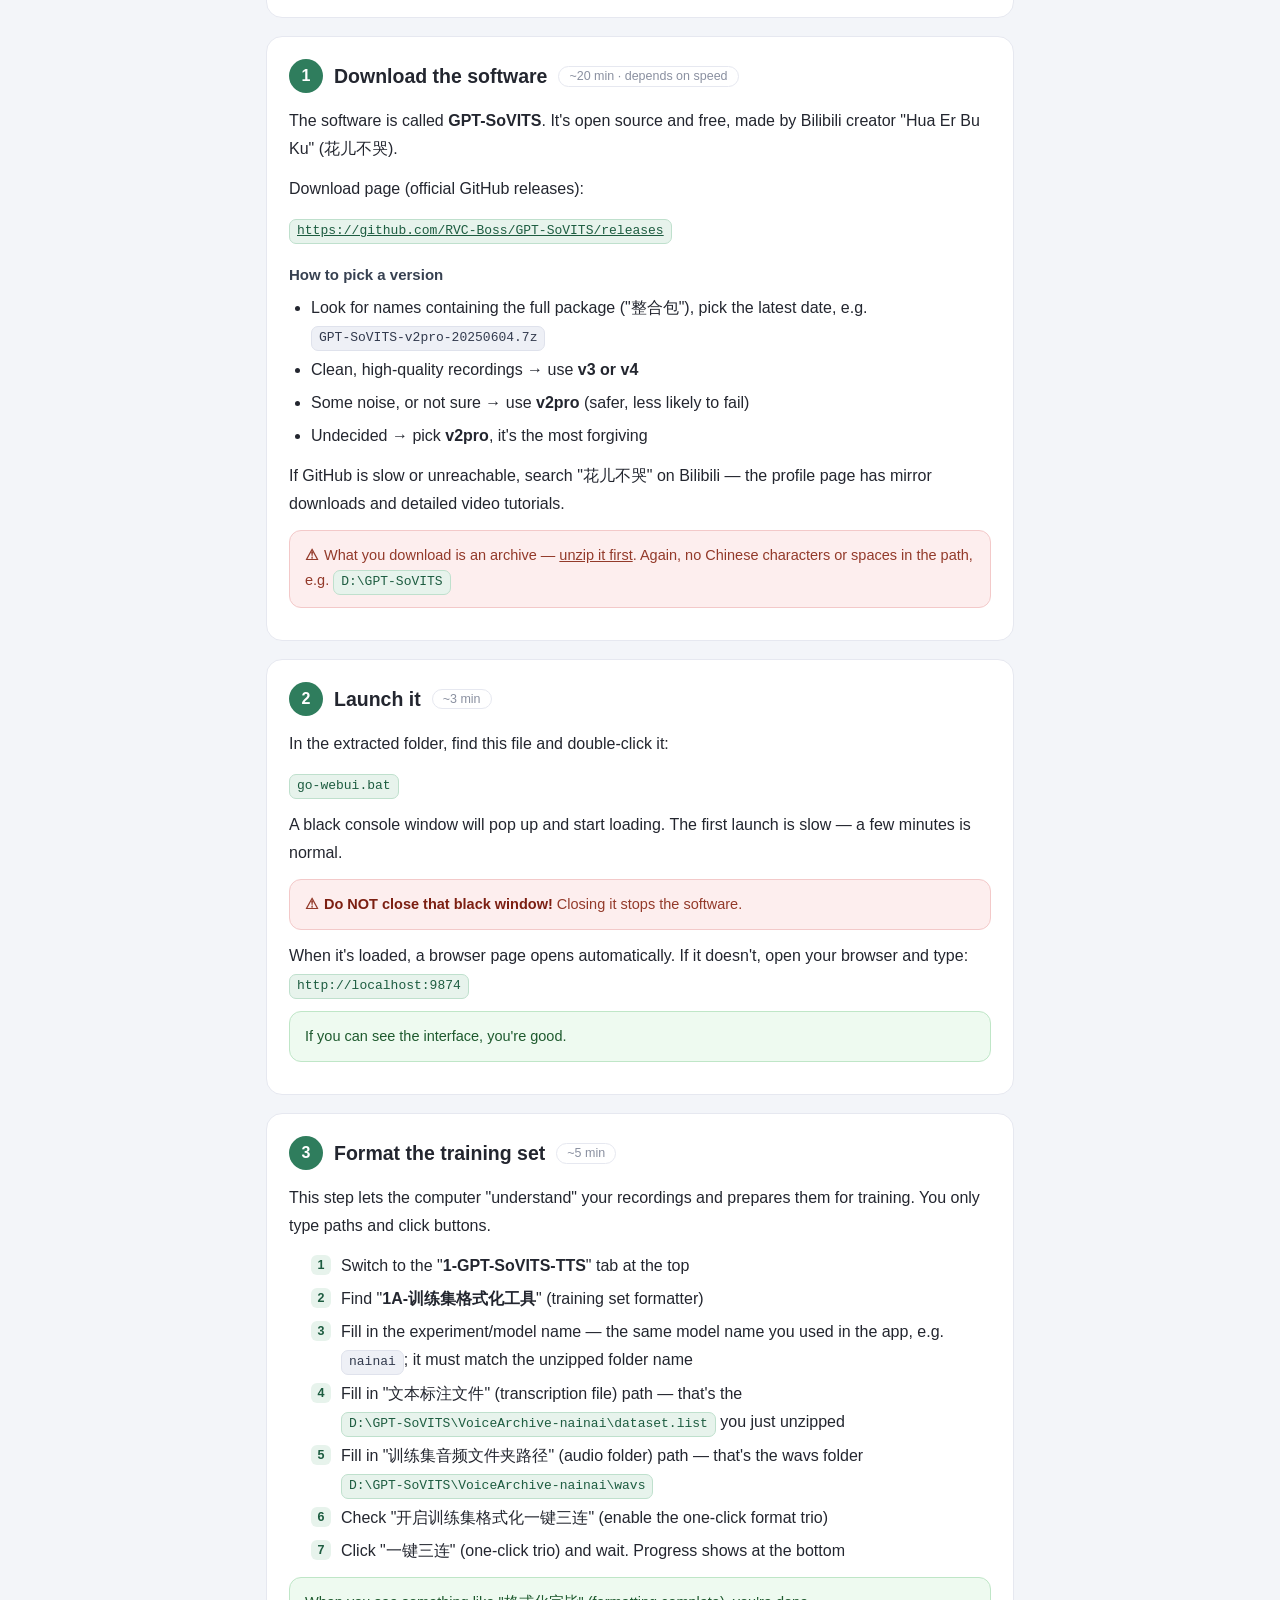
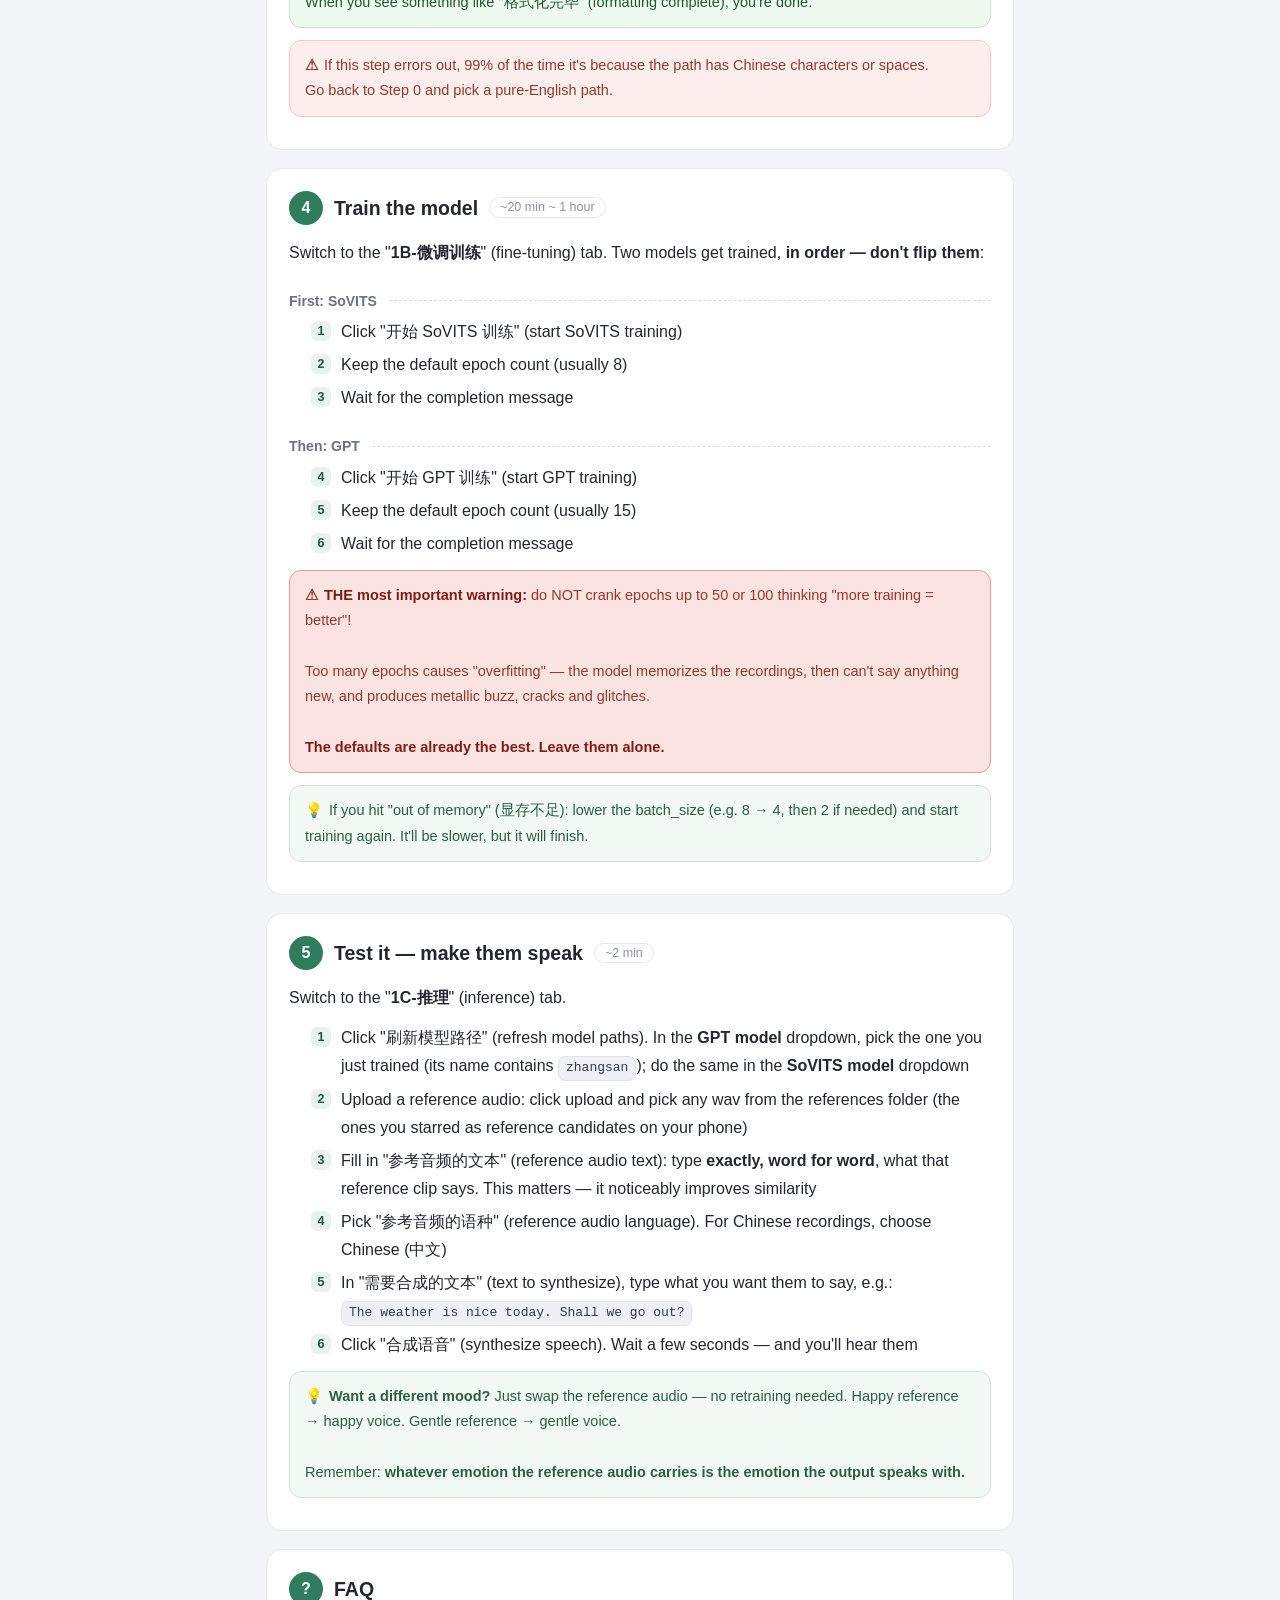
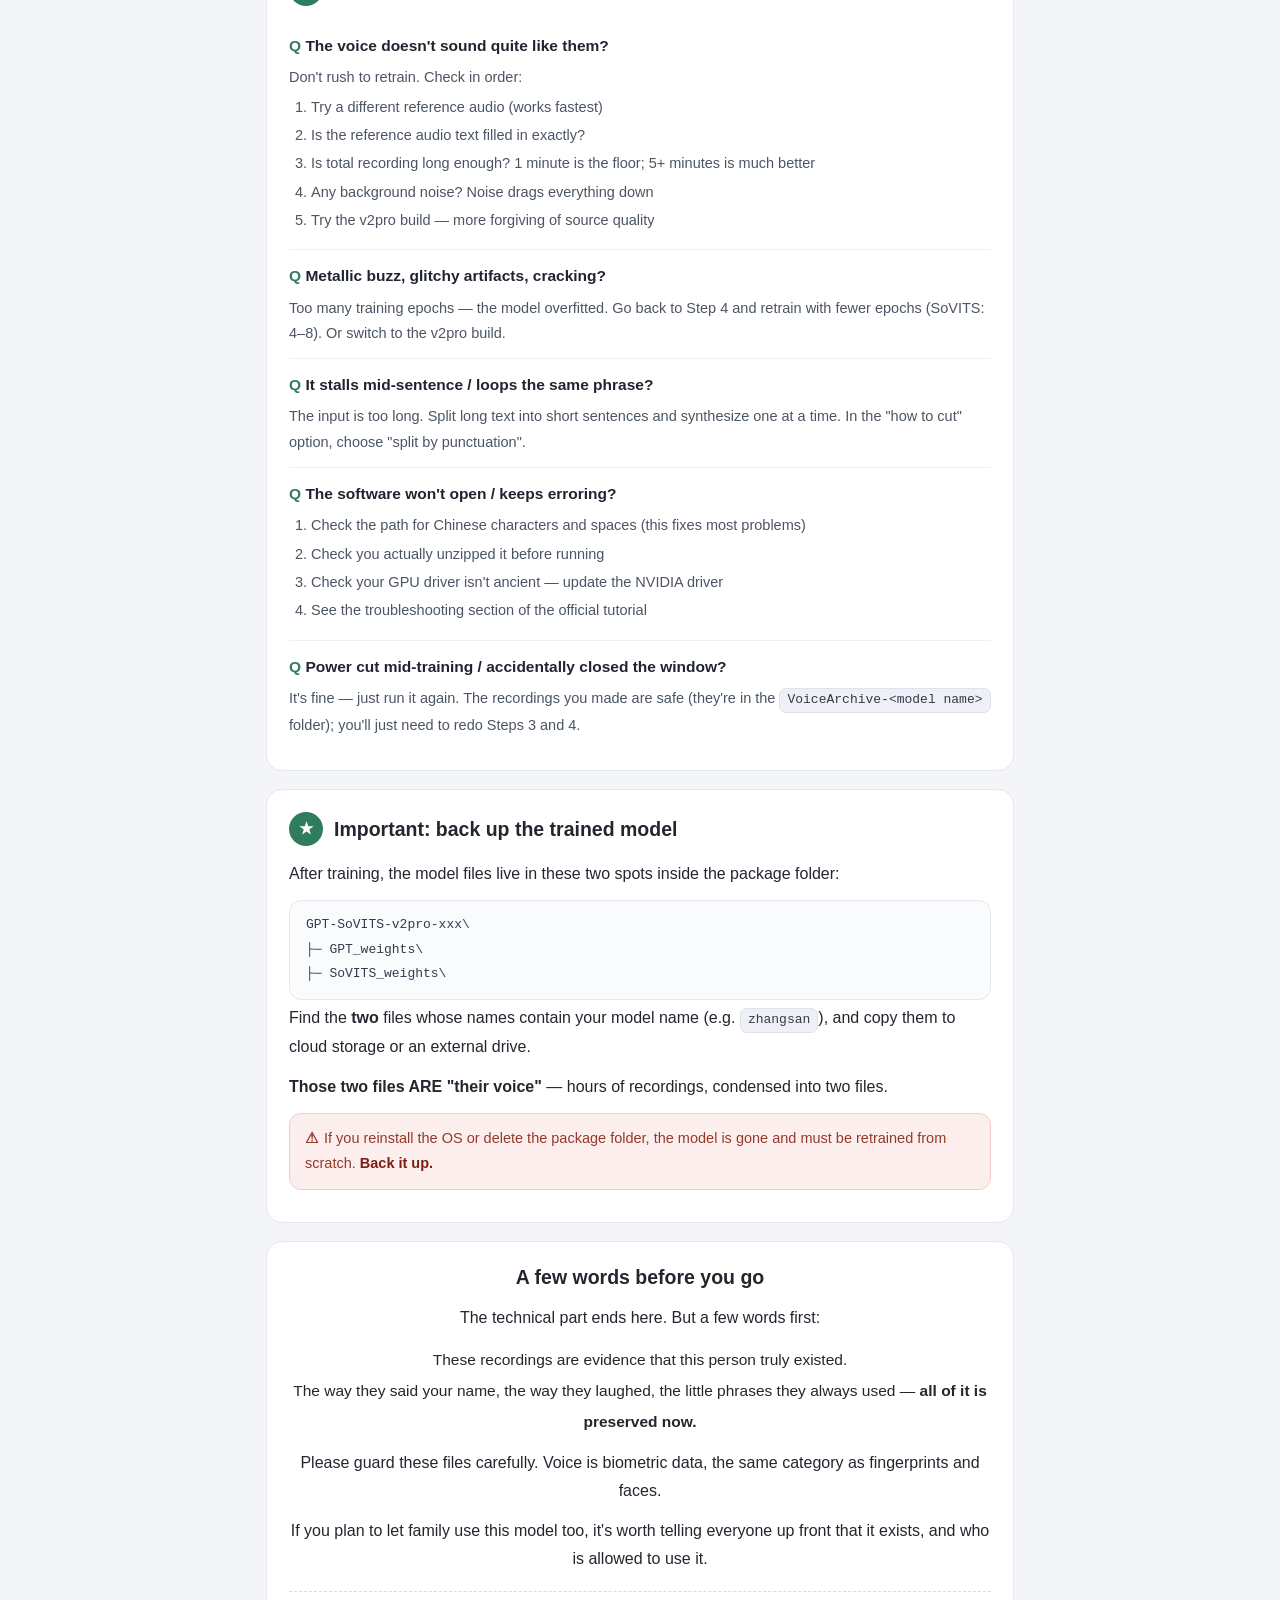
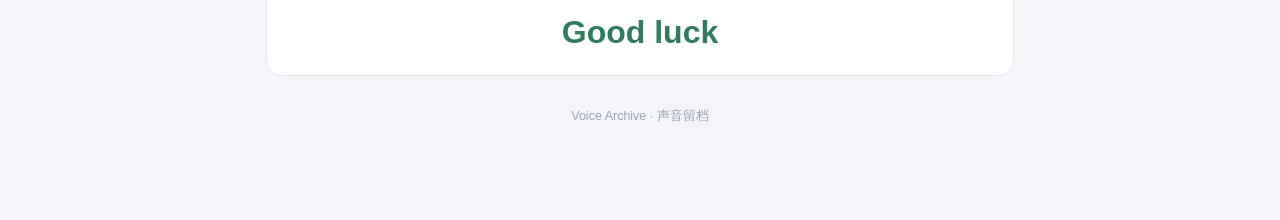
==== commit 25a22040: "fix: 锁定项目设置并优化导出包结构 - 项目设置仅允许修改昵称和模型名，避免引导句与已录音频错位 - 素材编号改为按句子顺序排序，补录不再打乱编号 - 导出 ZIP 内置 VoiceArchive" ====
--- a/nextsteps/next-steps.en.html
+++ b/nextsteps/next-steps.en.html
@@ -223,12 +223,13 @@
     <ol class="step-list">
       <li><span class="idx">1</span>What you exported from your phone is a <b>ZIP file</b>.</li>
       <li><span class="idx">2</span>If you shared it to WeChat "File Transfer": open WeChat on the computer → find "File Transfer" → download the ZIP file.</li>
-      <li><span class="idx">3</span>Once downloaded, unzip it into the <b>VoiceArchive-&lt;model name&gt;</b> folder (steps below).</li>
+      <li><span class="idx">3</span>Once downloaded, unzip it into the folder where GPT-SoVITS lives (steps below).</li>
     </ol>
     <div class="warn"><b>Important: the path you unzip to must NOT contain Chinese characters or spaces!</b><br>
       The model name is the one you entered when creating the project in the app, e.g. <span class="path">nainai</span>.<br>
-      Next to your GPT-SoVITS package folder (e.g. <span class="path good">D:\GPT-SoVITS</span>), create an English folder
-      <span class="path good">VoiceArchive-nainai</span>, then unzip the ZIP into it —
+      The ZIP already contains a <span class="path good">VoiceArchive-nainai</span> folder inside,
+      so just unzip it into your GPT-SoVITS folder (e.g. <span class="path good">D:\GPT-SoVITS</span>) —
+      the folder appears automatically,
       final path looks like <span class="path good">D:\GPT-SoVITS\VoiceArchive-nainai</span></div>
     <p style="margin:6px 0 2px">After unzipping, it should look like this (replace nainai with your own model name):</p>
 <pre class="tree">D:\GPT-SoVITS\VoiceArchive-nainai\
